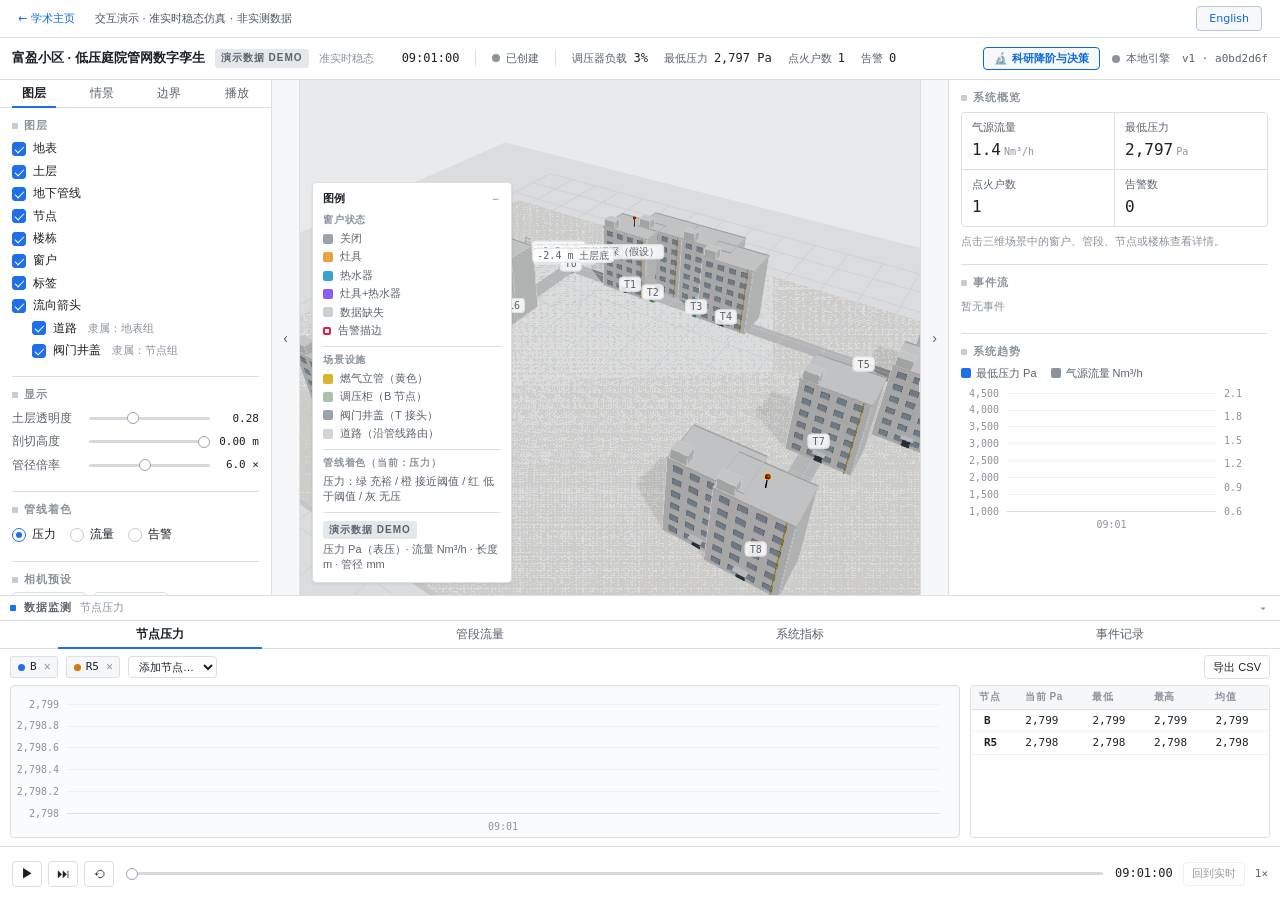
==== demos/gas-twin/index.html @ 8e9439de "Publish Rui Xue academic website and bilingual interactive gas network demo" ====
<!doctype html>
<html lang="zh-CN">
  <head>
    <meta charset="UTF-8" />
    <meta name="viewport" content="width=device-width, initial-scale=1.0" />
    <title>富盈小区 · 低压燃气管网三维数字孪生</title>
    <script type="module" crossorigin src="./assets/index-NL77D1Vn.js"></script>
    <link rel="stylesheet" crossorigin href="./assets/index-DHFj9W_k.css">
  </head>
  <body>
    <div id="root"></div>
  </body>
</html>
---- demos/gas-twin/assets/index-DHFj9W_k.css ----
:root{--bg: #eceef0;--panel: #ffffff;--panel-2: #f6f7f8;--line: #dcdfe3;--text: #1c2126;--text-2: #5b636d;--text-3: #8b939c;--accent: #1f6feb;--ok: #1a9e6b;--warn: #d97706;--bad: #dc2626;--win-off: #9aa3ab;--win-cooktop: #e8a13d;--win-water: #38a3d1;--win-both: #8b5cf6;--win-missing: #c9ced3;--alarm-edge: #e11d48;--font-ui: -apple-system, "PingFang SC", "Microsoft YaHei", "Segoe UI", sans-serif;--font-mono: "JetBrains Mono", "SF Mono", Consolas, monospace;--radius: 4px;--drawer-shadow: 0 1px 3px rgba(16, 20, 24, .08)}*{box-sizing:border-box}html,body,#root{height:100%;margin:0}body{font-family:var(--font-ui);font-size:12px;line-height:1.45;color:var(--text);background:var(--bg);-webkit-font-smoothing:antialiased}.num,.mono{font-family:var(--font-mono);font-variant-numeric:tabular-nums}::-webkit-scrollbar{width:6px;height:6px}::-webkit-scrollbar-track{background:transparent}::-webkit-scrollbar-thumb{background:#c6ccd2;border-radius:3px}::-webkit-scrollbar-thumb:hover{background:#aeb6bd}.app{display:flex;flex-direction:column;height:100vh;min-width:1280px;overflow:hidden}.app-main{flex:1;display:flex;min-height:0;position:relative}.viewport{flex:1;position:relative;min-width:0;background:#e8eaec}.viewport canvas{display:block}.loading{height:100vh;display:flex;align-items:center;justify-content:center;background:var(--bg);color:var(--text-2);font-size:13px;letter-spacing:.05em}.topbar{height:42px;flex:0 0 42px;background:var(--panel);border-bottom:1px solid var(--line);display:flex;align-items:center;padding:0 12px;gap:10px;z-index:20}.tb-title{font-size:13px;font-weight:600;white-space:nowrap}.tb-sub{font-size:11px;color:var(--text-3);white-space:nowrap}.badge{font-size:10px;letter-spacing:.1em;font-weight:600;background:#e5e8eb;color:var(--text-2);padding:2px 6px;border-radius:3px;white-space:nowrap}.badge-warn{background:#fdf3e3;color:var(--warn)}.tb-mid{display:flex;align-items:center;gap:16px;margin-left:18px;flex:1;min-width:0;overflow:hidden}.tb-item{display:flex;align-items:center;gap:6px;font-size:11px;color:var(--text-2);white-space:nowrap}.tb-item .num{font-size:12px;color:var(--text)}.tb-right{display:flex;align-items:center;gap:12px;margin-left:auto;font-size:11px;color:var(--text-2);white-space:nowrap}.dot{width:8px;height:8px;border-radius:50%;display:inline-block;flex:0 0 auto}.dot-ok{background:var(--ok)}.dot-warn{background:var(--warn)}.dot-bad{background:var(--bad)}.dot-gray{background:var(--text-3)}.dot-accent{background:var(--accent)}.dot-pulse{animation:dot-pulse 1.6s ease-in-out infinite}@keyframes dot-pulse{0%,to{box-shadow:0 0 #1a9e6b59}50%{box-shadow:0 0 0 4px #1a9e6b00}}.dot-blink{animation:dot-blink 1s steps(2,start) infinite}@keyframes dot-blink{0%{opacity:1}50%{opacity:.25}to{opacity:1}}.tb-sep{width:1px;height:16px;background:var(--line);flex:0 0 auto}.error-banner{flex:0 0 auto;background:#fef2f2;border-bottom:1px solid #fecaca;color:#b91c1c;font-size:12px;padding:6px 12px;display:flex;gap:8px;align-items:center;z-index:20}.error-banner .error-keep{color:#7f1d1d;font-size:11px;margin-left:auto}.drawer{position:relative;flex:0 0 auto;width:300px;transition:width .18s ease;z-index:10}.drawer-right{width:360px}.drawer-left.closed,.drawer-right.closed{width:28px}.drawer-panel{position:absolute;top:0;bottom:0;width:300px;background:var(--panel);display:flex;flex-direction:row;overflow:hidden;transition:transform .18s ease}.drawer-inner{flex:1;display:flex;flex-direction:column;min-width:0}.drawer-left .drawer-panel{left:0;border-right:1px solid var(--line)}.drawer-left.closed .drawer-panel{transform:translate(-272px)}.drawer-right .drawer-panel{right:0;width:360px;flex-direction:row-reverse;border-left:1px solid var(--line)}.drawer-right.closed .drawer-panel{transform:translate(332px)}.drawer-strip{flex:0 0 28px;width:28px;border:none;background:var(--panel-2);cursor:pointer;color:var(--text-2);font-size:14px;padding:0;z-index:2}.drawer-strip:hover{color:var(--accent);background:#eef1f3}.drawer-left .drawer-strip{right:0;border-left:1px solid var(--line)}.drawer-right .drawer-strip{left:0;border-right:1px solid var(--line)}.drawer-strip:focus-visible{outline:1px solid var(--accent);outline-offset:-1px}.drawer-body{flex:1;overflow-y:auto;padding:8px 12px 18px}.tabs{display:flex;height:28px;flex:0 0 28px;border-bottom:1px solid var(--line);background:var(--panel)}.tab{flex:1;font-size:12px;color:var(--text-2);background:none;border:none;cursor:pointer;position:relative;padding:0 4px}.tab:hover{color:var(--text)}.tab.active{color:var(--text);font-weight:600}.tab.active:after{content:"";position:absolute;left:18%;right:18%;bottom:-1px;height:2px;background:var(--accent)}.tab:focus-visible{outline:1px solid var(--accent);outline-offset:-1px}.sec-title{font-size:11px;letter-spacing:.1em;font-weight:600;color:var(--text-3);margin:14px 0 4px;padding-top:10px;border-top:1px solid var(--line);display:flex;align-items:center;gap:6px}.sec-title:before{content:"";width:6px;height:6px;border-radius:1px;background:#c6ccd2;flex:0 0 auto}.sec-title.led-on:before{background:var(--accent)}.sec-title.led-bad:before{background:var(--bad)}.sec-title:first-child{margin-top:2px;padding-top:0;border-top:none}.sec-note{font-size:11px;color:var(--text-3);line-height:1.5;margin:4px 0}.fld{display:flex;align-items:center;justify-content:space-between;gap:8px;padding:3px 0;font-size:12px}.fld-label{color:var(--text-2);flex:1;min-width:0}.fld-ctrl{display:flex;align-items:center;gap:5px;flex:0 0 auto}.fld-unit{font-size:11px;color:var(--text-3);min-width:30px;text-align:left}.input,.sel{height:26px;padding:0 6px;border:1px solid var(--line);border-radius:var(--radius);font-size:12px;background:#fff;color:var(--text);font-family:var(--font-ui)}.input{width:86px;font-family:var(--font-mono);font-variant-numeric:tabular-nums}.input-wide{width:150px}.sel{cursor:pointer;max-width:190px}.input:focus-visible,.sel:focus-visible{outline:1px solid var(--accent);outline-offset:0;border-color:var(--accent)}.input:disabled,.sel:disabled{background:var(--panel-2);color:var(--text-3);cursor:default}.input[type=number]::-webkit-outer-spin-button,.input[type=number]::-webkit-inner-spin-button{-webkit-appearance:none;margin:0}.input[type=number]{-moz-appearance:textfield;-webkit-appearance:textfield;appearance:textfield}.rng{-webkit-appearance:none;-moz-appearance:none;appearance:none;height:16px;background:transparent;cursor:pointer;flex:1;min-width:60px;margin:0}.rng::-webkit-slider-runnable-track{height:3px;background:#d6dade;border-radius:2px}.rng::-webkit-slider-thumb{-webkit-appearance:none;width:12px;height:12px;border-radius:50%;background:#fff;border:1px solid #9aa3ab;margin-top:-4.5px}.rng::-moz-range-track{height:3px;background:#d6dade;border-radius:2px}.rng::-moz-range-thumb{width:11px;height:11px;border-radius:50%;background:#fff;border:1px solid #9aa3ab}.rng:focus-visible{outline:1px solid var(--accent);outline-offset:2px}.rng-val{font-family:var(--font-mono);font-variant-numeric:tabular-nums;font-size:11px;color:var(--text);min-width:44px;text-align:right}.chk,.rdo{-webkit-appearance:none;-moz-appearance:none;appearance:none;width:14px;height:14px;border:1px solid #c6ccd2;background:#fff;cursor:pointer;flex:0 0 auto;margin:0;position:relative;vertical-align:-2px}.chk{border-radius:3px}.rdo{border-radius:50%}.chk:checked{background:var(--accent);border-color:var(--accent)}.chk:checked:after{content:"";position:absolute;left:4px;top:1px;width:4px;height:8px;border:solid #fff;border-width:0 1.5px 1.5px 0;transform:rotate(45deg)}.rdo:checked{border-color:var(--accent)}.rdo:checked:after{content:"";position:absolute;left:3px;top:3px;width:6px;height:6px;border-radius:50%;background:var(--accent)}.chk:focus-visible,.rdo:focus-visible{outline:1px solid var(--accent);outline-offset:1px}.chk-row{display:flex;align-items:center;gap:7px;padding:2.5px 0;font-size:12px;color:var(--text);cursor:pointer}.chk-row .sub{color:var(--text-3);font-size:11px}.rdo-group{display:flex;gap:14px;padding:4px 0}.rdo-row{display:flex;align-items:center;gap:6px;font-size:12px;cursor:pointer}.btn{height:28px;padding:0 12px;background:#fff;border:1px solid var(--line);border-radius:var(--radius);font-size:12px;color:var(--text);cursor:pointer;font-family:var(--font-ui);white-space:nowrap}.btn:hover{background:var(--panel-2);border-color:#c6ccd2}.btn:focus-visible{outline:1px solid var(--accent);outline-offset:1px}.btn:disabled{opacity:.45;cursor:default}.btn:disabled:hover{background:#fff;border-color:var(--line)}.btn-primary{background:var(--accent);border-color:var(--accent);color:#fff}.btn-primary:hover{background:#1a63d4;border-color:#1a63d4}.btn-primary:disabled:hover{background:var(--accent)}.btn-sm{height:24px;padding:0 8px;font-size:11px}.btn-icon{height:26px;width:30px;padding:0;font-size:13px;line-height:1;display:inline-flex;align-items:center;justify-content:center}.btn.active{border-color:var(--accent);color:var(--accent);background:#eef4fe}.btn-row{display:flex;gap:8px;flex-wrap:wrap}.pb-grid{display:grid;grid-template-columns:1fr 1fr;gap:8px;margin:6px 0}.kv-row{display:flex;justify-content:space-between;align-items:baseline;gap:10px;padding:3px 0;font-size:12px;line-height:1.5}.kv-label{color:var(--text-2);flex:0 0 auto}.kv-value{font-family:var(--font-mono);font-variant-numeric:tabular-nums;color:var(--text);text-align:right;word-break:break-all}.kv-value .u{color:var(--text-3);font-size:11px;margin-left:3px}.kv-value.c-bad{color:var(--bad)}.kv-value.c-warn{color:var(--warn)}.kv-value.c-ok{color:var(--ok)}.detail-head{display:flex;align-items:center;justify-content:space-between;gap:8px;padding:2px 0 6px}.detail-id{font-family:var(--font-mono);font-size:15px;font-weight:600}.detail-kind{font-size:11px;color:var(--text-3)}.detail-close{border:none;background:none;color:var(--text-3);font-size:15px;cursor:pointer;padding:0 2px;line-height:1}.detail-close:hover{color:var(--text)}.notice{background:#fdf6ec;border:1px solid #f3e3c3;color:#92610e;font-size:11px;border-radius:var(--radius);padding:5px 8px;margin:6px 0;line-height:1.5}.notice-bad{background:#fef2f2;border-color:#fecaca;color:#b91c1c}.tag{display:inline-flex;align-items:center;gap:5px;font-size:11px;color:var(--text-2)}.ov-grid{display:grid;grid-template-columns:1fr 1fr;gap:1px;background:var(--line);border:1px solid var(--line);border-radius:var(--radius);overflow:hidden;margin:6px 0}.ov-cell{background:#fff;padding:7px 10px 8px}.ov-label{font-size:11px;color:var(--text-2)}.ov-value{font-family:var(--font-mono);font-variant-numeric:tabular-nums;font-size:16px;margin-top:2px}.ov-value .u{font-size:10px;color:var(--text-3);margin-left:3px}.ov-value.c-bad{color:var(--bad)}.ov-value.c-warn{color:var(--warn)}.ov-value.c-ok{color:var(--ok)}.ev-list{display:flex;flex-direction:column}.ev-row{display:flex;gap:7px;align-items:baseline;padding:2.5px 0;font-size:11.5px;line-height:1.45}.ev-time{font-family:var(--font-mono);color:var(--text-3);flex:0 0 auto;font-size:10.5px}.ev-dot{width:6px;height:6px;border-radius:50%;flex:0 0 auto;align-self:center}.ev-label{color:var(--text);min-width:0}.ev-empty{color:var(--text-3);font-size:11px;padding:4px 0}.trend{height:150px;width:100%}.trend-legend{display:flex;gap:14px;font-size:11px;color:var(--text-2);padding:2px 0 0}.timeline{height:54px;flex:0 0 54px;background:var(--panel);border-top:1px solid var(--line);display:flex;align-items:center;gap:12px;padding:0 12px;z-index:20}.tl-btns{display:flex;gap:6px;flex:0 0 auto}.tl-slider-wrap{flex:1;position:relative;height:100%;display:flex;align-items:center;min-width:0}.tl-marks{position:absolute;left:0;right:0;top:7px;height:10px;pointer-events:none}.ev-mark{position:absolute;top:0;width:2px;height:10px;border-radius:1px;transform:translate(-1px);pointer-events:auto;cursor:default}.tl-right{display:flex;align-items:center;gap:10px;flex:0 0 auto;font-size:11px;color:var(--text-2)}.tl-time{font-family:var(--font-mono);font-variant-numeric:tabular-nums;font-size:12px;color:var(--text)}.legend{position:absolute;left:12px;bottom:12px;width:200px;background:var(--panel);border:1px solid var(--line);border-radius:var(--radius);box-shadow:var(--drawer-shadow);padding:8px 10px;font-size:11px;z-index:5;color:var(--text-2)}.legend-head{display:flex;align-items:center;justify-content:space-between;cursor:pointer;color:var(--text);font-weight:600;font-size:11px}.legend-toggle{border:none;background:none;color:var(--text-3);cursor:pointer;font-size:12px;padding:0 2px}.legend-body{margin-top:6px}.lg-row{display:flex;align-items:center;gap:7px;padding:1.5px 0;line-height:1.4}.sw{width:10px;height:10px;border-radius:2px;display:inline-block;flex:0 0 auto}.sw-ring{background:#fff;border:2px solid var(--alarm-edge);width:8px;height:8px}.lg-sep{border-top:1px solid var(--line);margin:6px 0}.lg-title{font-size:10px;letter-spacing:.08em;font-weight:600;color:var(--text-3);margin-bottom:2px}.kf-row{display:grid;grid-template-columns:78px 1fr 58px 20px;gap:6px;align-items:center;padding:2px 0}.kf-row .input{width:100%}.valve-list{max-height:150px;overflow-y:auto;border:1px solid var(--line);border-radius:var(--radius);padding:4px 8px;background:var(--panel-2)}.node-label{font-family:var(--font-mono);font-size:10px;background:#ffffffd9;border:1px solid var(--line);border-radius:4px;padding:1px 4px;color:var(--text-2);white-space:nowrap;-webkit-user-select:none;user-select:none}.input[type=number]{text-align:right}.kv-label{min-width:96px}.chart-well{background:#fafbfc;border:1px solid var(--line);border-radius:var(--radius);box-shadow:inset 0 1px 2px #1014180a;padding:4px}.dock{flex:0 0 auto;background:var(--panel);border-top:1px solid var(--line);display:flex;flex-direction:column;z-index:15}.dock-bar{height:24px;flex:0 0 24px;display:flex;align-items:center;gap:8px;padding:0 10px;font-size:11px;letter-spacing:.08em;font-weight:600;color:var(--text-2);cursor:pointer;-webkit-user-select:none;user-select:none}.dock-bar:hover{background:var(--panel-2)}.dock-led{width:6px;height:6px;border-radius:1px;background:#c6ccd2}.dock-led.on{background:var(--accent)}.dock-tabname{color:var(--text-3);font-weight:400;letter-spacing:0}.dock-toggle{margin-left:auto;border:none;background:none;color:var(--text-3);cursor:pointer;font-size:12px;padding:0 4px}.dock-toggle:hover{color:var(--text)}.dock-body{height:226px;flex:0 0 226px;display:flex;flex-direction:column;border-top:1px solid var(--line);min-height:0}.dock-content{flex:1;min-height:0;padding:6px 10px 8px;display:flex;flex-direction:column;gap:6px;overflow:hidden}.dock-row{display:flex;align-items:center;gap:8px;flex:0 0 auto;min-height:0}.dock-main{flex:1;min-height:0;display:flex;gap:10px}.dock-chart{flex:1;min-width:0;min-height:0}.dock-chart .chart-well,.dock-chart .chart-well>div{height:100%}.dock-stats{flex:0 0 300px;overflow-y:auto;border:1px solid var(--line);border-radius:var(--radius);background:#fff}.chip{display:inline-flex;align-items:center;gap:5px;height:22px;padding:0 4px 0 7px;border:1px solid var(--line);border-radius:3px;background:var(--panel-2);font-family:var(--font-mono);font-size:11px;color:var(--text)}.chip-dot{width:7px;height:7px;border-radius:50%;flex:0 0 auto}.chip-x{border:none;background:none;color:var(--text-3);cursor:pointer;font-size:12px;padding:0 2px;line-height:1}.chip-x:hover{color:var(--bad)}.chip-add{height:22px;font-size:11px;max-width:170px}.dock-hint{font-size:11px;color:var(--text-3)}.stat-table{width:100%;border-collapse:collapse;font-size:11px}.stat-table th{text-align:left;font-weight:600;color:var(--text-3);font-size:10px;letter-spacing:.05em;padding:4px 8px;border-bottom:1px solid var(--line);background:var(--panel-2);position:sticky;top:0}.stat-table td{padding:3px 8px;border-bottom:1px solid #eef0f2;font-family:var(--font-mono);font-variant-numeric:tabular-nums;color:var(--text);white-space:nowrap}.stat-table td.id{font-weight:600}.sys-grid{flex:1;min-height:0;display:grid;grid-template-columns:1fr 1fr;grid-template-rows:1fr 1fr;gap:8px}.sys-cell{position:relative;min-height:0;display:flex;flex-direction:column}.sys-cell .chart-well{flex:1;min-height:0}.sys-cell .chart-well>div{height:100%}.sys-head{display:flex;align-items:baseline;justify-content:space-between;padding:0 2px 2px;flex:0 0 auto}.sys-label{font-size:11px;color:var(--text-2)}.sys-value{font-family:var(--font-mono);font-variant-numeric:tabular-nums;font-size:15px;color:var(--text)}.sys-value .u{font-size:10px;color:var(--text-3);margin-left:3px}.ev-filter{display:flex;gap:6px;align-items:center}.ev-filter .fchip{height:20px;padding:0 9px;font-size:11px;border:1px solid var(--line);border-radius:10px;background:#fff;color:var(--text-2);cursor:pointer}.ev-filter .fchip:hover{border-color:#c6ccd2}.ev-filter .fchip.active{border-color:var(--accent);color:var(--accent);background:#eef4fe}.ev-table-wrap{flex:1;min-height:0;overflow-y:auto;border:1px solid var(--line);border-radius:var(--radius);background:#fff}.ev-table{width:100%;border-collapse:collapse;font-size:11.5px}.ev-table td{padding:3px 10px;border-bottom:1px solid #eef0f2;vertical-align:baseline}.ev-table td.t{font-family:var(--font-mono);font-variant-numeric:tabular-nums;color:var(--text-3);white-space:nowrap;width:90px}.ev-table td.k{white-space:nowrap;width:110px;color:var(--text-2)}.ev-table td.k .ev-dot{margin-right:6px}.demo-toolbar{height:38px;display:flex;align-items:center;gap:20px;padding:0 18px;background:#fff;border-bottom:1px solid #d8dee4;font:11px/1.4 system-ui,sans-serif;color:#4b5563;flex-shrink:0}.demo-toolbar a{color:#0969da;text-decoration:none;white-space:nowrap}.demo-toolbar>span{flex:1}.demo-toolbar button{font:inherit;border:1px solid #b8c5d5;background:#f6f8fa;color:#0969da;padding:4px 12px;border-radius:4px;cursor:pointer;white-space:nowrap}.app{height:calc(100dvh - 38px)!important}@media (max-width:700px){.demo-toolbar{gap:10px;padding-inline:10px;font-size:10px}.demo-toolbar>span{font-size:9px;line-height:1.3}.demo-toolbar button{padding-inline:8px}}.app{min-width:0!important}.topbar{overflow-x:auto;overflow-y:hidden}.topbar>*{flex-shrink:0}@media (max-width:760px){.app-main>.drawer{position:absolute;top:0;bottom:0;box-shadow:0 5px 20px #0002}.drawer-left{left:0}.drawer-right{right:0}.viewport{width:100%;flex:1}.topbar .tb-sub,.topbar .tb-mid{display:none}.topbar{gap:8px;padding-inline:8px}.tb-title{font-size:11px}.tb-right{margin-left:auto}.tb-right>.tb-item,.tb-right>.num{display:none}.legend{max-width:165px}.timeline{overflow-x:auto;flex-shrink:0}.demo-toolbar{position:relative;z-index:100}.monitor-dock{max-height:250px}}
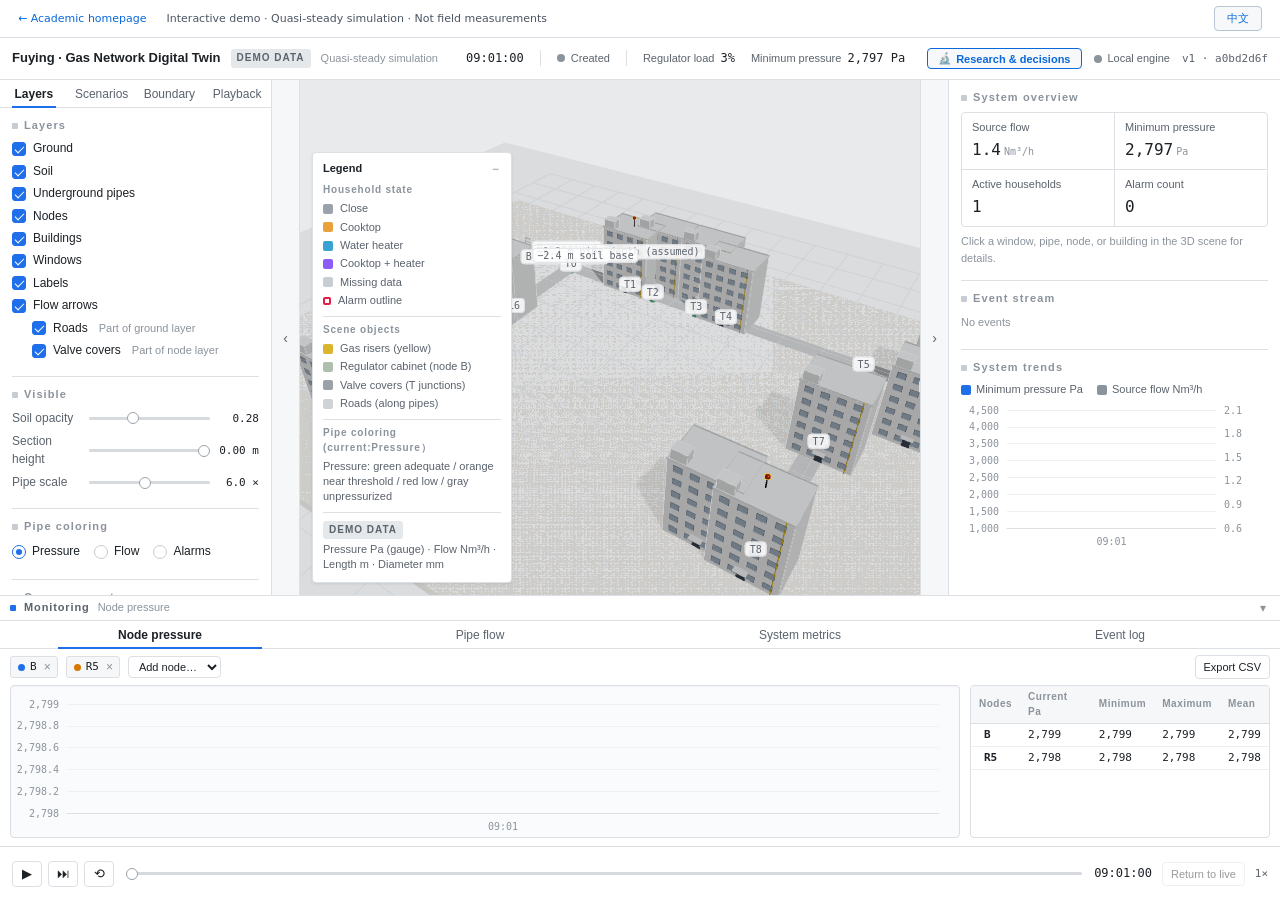
==== commit acc63d26: "Default to English and link selected public research code" ====
--- a/demos/gas-twin/index.html
+++ b/demos/gas-twin/index.html
@@ -4,7 +4,7 @@
     <meta charset="UTF-8" />
     <meta name="viewport" content="width=device-width, initial-scale=1.0" />
     <title>富盈小区 · 低压燃气管网三维数字孪生</title>
-    <script type="module" crossorigin src="./assets/index-NL77D1Vn.js"></script>
+    <script type="module" crossorigin src="./assets/index-DxCF9gNS.js"></script>
     <link rel="stylesheet" crossorigin href="./assets/index-DHFj9W_k.css">
   </head>
   <body>
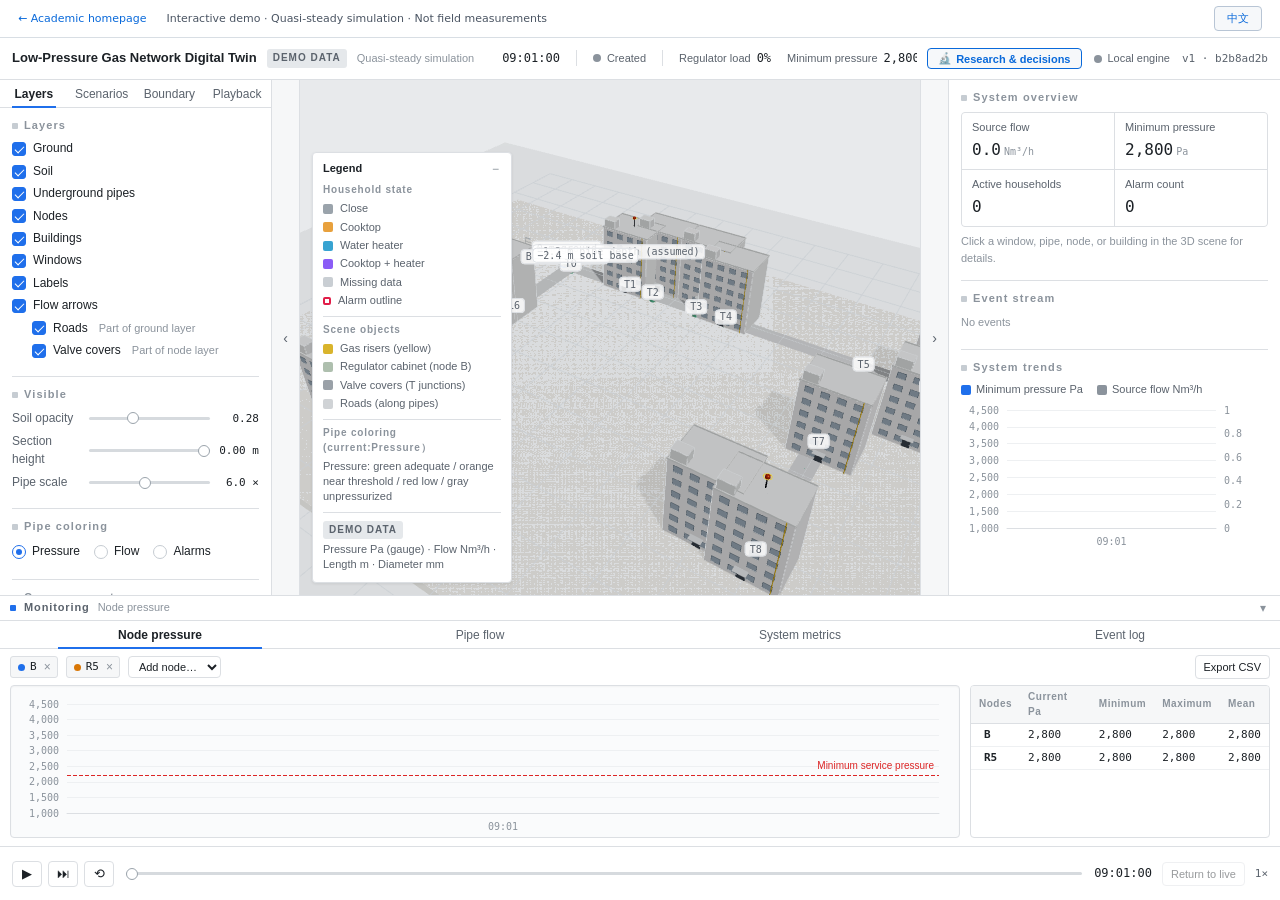
==== commit 5844e0ea: "Use generic gas-network naming in bilingual demo and project gallery" ====
--- a/demos/gas-twin/index.html
+++ b/demos/gas-twin/index.html
@@ -1,13 +1,14 @@
-<!doctype html>
-<html lang="zh-CN">
-  <head>
-    <meta charset="UTF-8" />
-    <meta name="viewport" content="width=device-width, initial-scale=1.0" />
-    <title>富盈小区 · 低压燃气管网三维数字孪生</title>
-    <script type="module" crossorigin src="./assets/index-DxCF9gNS.js"></script>
+<!doctype html>
+<html lang="en">
+  <head>
+    <meta charset="UTF-8" />
+    <meta name="viewport" content="width=device-width, initial-scale=1.0" />
+    <title>Low-Pressure Gas Network Digital Twin</title>
+    <script type="module" crossorigin src="./assets/index-UgMJ2sh8.js"></script>
     <link rel="stylesheet" crossorigin href="./assets/index-DHFj9W_k.css">
-  </head>
-  <body>
-    <div id="root"></div>
-  </body>
-</html>
+  </head>
+  <body>
+    <div id="root"></div>+
+  </body>
+</html>
